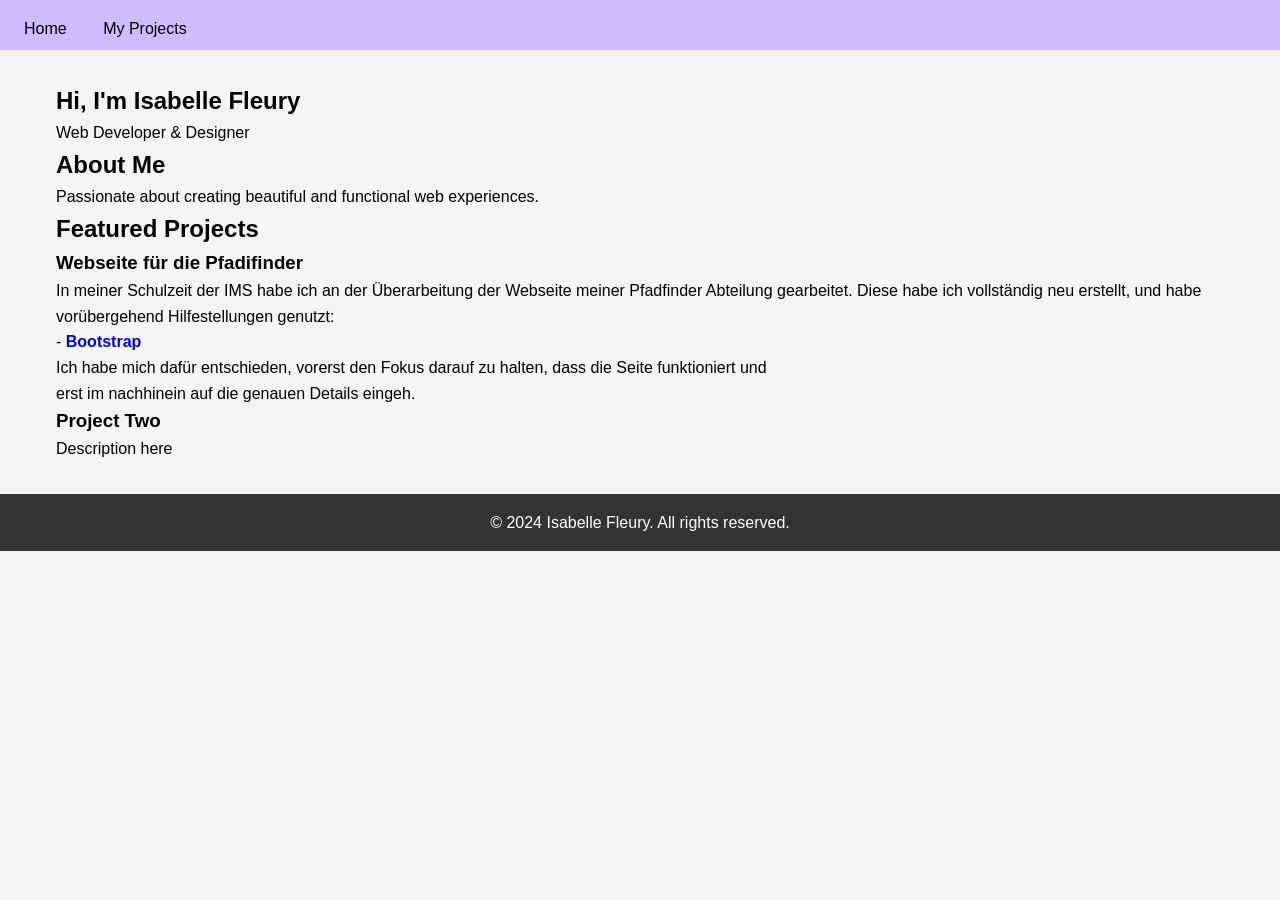
==== htmlcss/index.html @ d716f47a "All files" ====
<!DOCTYPE html>
<html lang="en">

<head>
    <meta charset="UTF-8">
    <meta name="viewport" content="width=device-width, initial-scale=1.0">


    <title>Portfolio - Isabelle Fleury</title>
    <link rel="stylesheet" href="style.css">
</head>

<body>
    <nav class="navbar">
        <div class="container">
            <a class="nav-links" href="./index.html">Home</a>
            <a class="nav-links" href="./projects.html">My Projects</a>
        </div>
    </nav>

    <main>
        <section class="hero">
            <div class="hero-content">
                <h1>Hi, I'm Isabelle Fleury</h1>
                <p>Web Developer & Designer</p>
            </div>
        </section>

        <section id="about" class="about">
            <h2>About Me</h2>
            <p>Passionate about creating beautiful and functional web experiences.</p>
        </section>

        <section class="projects">
            <h2>Featured Projects</h2>
            <div class="project-grid">
                <div class="project-card">
                    <h3>Webseite für die Pfadifinder</h3>
                    <p>In meiner Schulzeit der IMS habe ich an der Überarbeitung der Webseite meiner Pfadfinder
                        Abteilung gearbeitet.
                        Diese habe ich vollständig neu erstellt, und habe vorübergehend Hilfestellungen genutzt:<br>
                        - <a class="links" href="https://getbootstrap.com/">Bootstrap</a><br>
                        Ich habe mich dafür entschieden, vorerst den Fokus darauf zu halten, dass die Seite funktioniert
                        und <br>
                        erst im nachhinein auf die genauen Details eingeh.
                    </p>
                </div>
                <div class="project-card">
                    <h3>Project Two</h3>
                    <p>Description here</p>
                </div>
            </div>
        </section>


    </main>

    <footer>
        <p>&copy; 2024 Isabelle Fleury. All rights reserved.</p>
    </footer>
</body>

</html>
---- htmlcss/style.css ----
* {
    margin: 0;
    padding: 0;
    box-sizing: border-box;
}

body {
    font-family: Arial, sans-serif;
    line-height: 1.6;
    color: #333;
    background-color: #f4f4f4;
}

header {
    background-color: #333;
    color: #fff;
    padding: 1rem;
    text-align: center;
}

nav {
    background-color: #444;
    padding: 0.5rem;
}

nav a {
    color: #fff;
    text-decoration: none;
    padding: 0.5rem 1rem;
    display: inline-block;
}

nav a:hover {
    background-color: #555;
    text-decoration: none;

}

main {
    max-width: 1200px;
    margin: 2rem auto;
    padding: 0 1rem;
}

footer {
    background-color: #333;
    color: #fff;
    text-align: center;
    padding: 1rem;
    margin-top: 2rem;
}

.logo {
    color: black;
}

.nav-links {
    color: black;
    text-decoration: none;
}

.hero {
    color: black;
}

.hero-content {
    color: black;
}

.cta-button {
    color: black;
}

.about {
    color: black;
}

.projects {
    color: black;
}

.project-grid {
    color: black;
}

.project-card {
    color: black;
}

.links {
    color: blue;
    font-weight: bold;
    text-decoration: none;
}

.contact {
    color: black;
}

.navbar {
    color: black;
    background-color: #cfbcff;
    width: 100%;
    height: 50px;
}
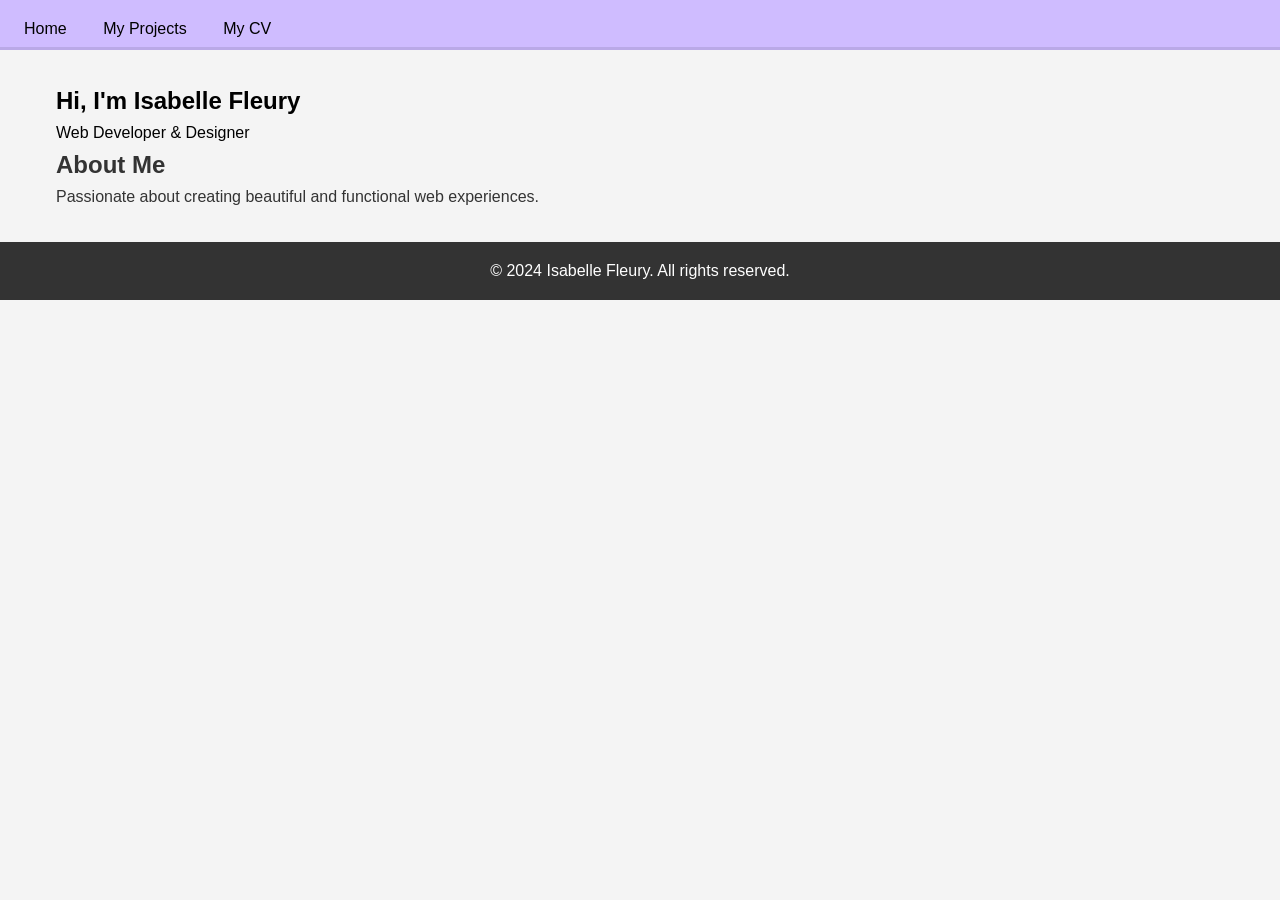
==== commit 1e8119c7: "update" ====
--- a/htmlcss/index.html
+++ b/htmlcss/index.html
@@ -15,6 +15,7 @@
         <div class="container">
             <a class="nav-links" href="./index.html">Home</a>
             <a class="nav-links" href="./projects.html">My Projects</a>
+            <a class="nav-links" href="#">My CV</a>
         </div>
     </nav>
 
@@ -31,26 +32,7 @@
             <p>Passionate about creating beautiful and functional web experiences.</p>
         </section>
 
-        <section class="projects">
-            <h2>Featured Projects</h2>
-            <div class="project-grid">
-                <div class="project-card">
-                    <h3>Webseite für die Pfadifinder</h3>
-                    <p>In meiner Schulzeit der IMS habe ich an der Überarbeitung der Webseite meiner Pfadfinder
-                        Abteilung gearbeitet.
-                        Diese habe ich vollständig neu erstellt, und habe vorübergehend Hilfestellungen genutzt:<br>
-                        - <a class="links" href="https://getbootstrap.com/">Bootstrap</a><br>
-                        Ich habe mich dafür entschieden, vorerst den Fokus darauf zu halten, dass die Seite funktioniert
-                        und <br>
-                        erst im nachhinein auf die genauen Details eingeh.
-                    </p>
-                </div>
-                <div class="project-card">
-                    <h3>Project Two</h3>
-                    <p>Description here</p>
-                </div>
-            </div>
-        </section>
+
 
 
     </main>
--- a/htmlcss/style.css
+++ b/htmlcss/style.css
@@ -3,6 +3,8 @@
     padding: 0;
     box-sizing: border-box;
 }
+
+
 
 body {
     font-family: Arial, sans-serif;
@@ -18,23 +20,6 @@
     text-align: center;
 }
 
-nav {
-    background-color: #444;
-    padding: 0.5rem;
-}
-
-nav a {
-    color: #fff;
-    text-decoration: none;
-    padding: 0.5rem 1rem;
-    display: inline-block;
-}
-
-nav a:hover {
-    background-color: #555;
-    text-decoration: none;
-
-}
 
 main {
     max-width: 1200px;
@@ -50,42 +35,7 @@
     margin-top: 2rem;
 }
 
-.logo {
-    color: black;
-}
-
-.nav-links {
-    color: black;
-    text-decoration: none;
-}
-
-.hero {
-    color: black;
-}
-
-.hero-content {
-    color: black;
-}
-
-.cta-button {
-    color: black;
-}
-
-.about {
-    color: black;
-}
-
-.projects {
-    color: black;
-}
-
-.project-grid {
-    color: black;
-}
-
-.project-card {
-    color: black;
-}
+/* Navigation bar*/
 
 .links {
     color: blue;
@@ -93,13 +43,199 @@
     text-decoration: none;
 }
 
+.nav-links {
+    color: black;
+    text-decoration: none;
+}
+
+nav {
+    background-color: #444;
+    padding: 0.5rem;
+}
+
+nav a {
+    color: #fff;
+    text-decoration: none;
+    padding: 0.5rem 1rem;
+    display: inline-block;
+    border-top-left-radius: 20%;
+    border-top-right-radius: 20%;
+}
+
+nav a:hover {
+    background-color: #baa9e7;
+    text-decoration: none;
+
+}
+
+.navbar {
+    color: black;
+    background-color: #cfbcff;
+    width: 100%;
+    height: 50px;
+    border-bottom: solid #baa9e7;
+}
+
+/* Home site - Landing page */
+.logo {
+    color: black;
+}
+
 .contact {
     color: black;
 }
 
-.navbar {
-    color: black;
-    background-color: #cfbcff;
-    width: 100%;
-    height: 50px;
+.hero {
+    color: black;
+}
+
+.hero-content {
+    color: black;
+}
+
+.cta-button {
+    color: black;
+}
+
+/* Project cards + modal */
+.card-grid {
+    display: flex;
+    flex-wrap: wrap;
+    justify-content: left;
+    gap: 1rem;
+    margin-top: 1rem;
+}
+
+.card {
+    width: 240px;
+    height: 340px;
+    background-color: #fff;
+    border: 1px solid #ddd;
+    border-radius: 10px;
+    padding: 0.8rem;
+    box-shadow: 0 3px 8px rgba(0, 0, 0, 0.06);
+    cursor: pointer;
+    transition: transform 0.2s ease, box-shadow 0.2s ease;
+    display: flex;
+    flex-direction: column;
+    justify-content: flex-start;
+    align-items: stretch;
+    overflow: hidden;
+}
+
+.project-preview {
+    width: 100%;
+    height: 160px;
+    object-fit: cover;
+    border-radius: 8px;
+    margin-bottom: 0.6rem;
+}
+
+
+.card:hover {
+    transform: translateY(-4px);
+    box-shadow: 0 6px 14px rgba(0, 0, 0, 0.1);
+}
+
+.card h3 {
+    margin-bottom: 0.5rem;
+    font-size: 1.1rem;
+    color: #333;
+}
+
+.card p {
+    color: #555;
+    font-size: 0.95rem;
+    line-height: 1.4;
+}
+
+.project-preview {
+    width: 100%;
+    height: 140px;
+    object-fit: cover;
+    border-radius: 8px;
+    margin-bottom: 0.8rem;
+}
+
+.modal-action-button {
+    display: none;
+    margin-top: 1rem;
+    background-color: #5b49d9;
+    color: #fff;
+    padding: 0.6rem 1rem;
+    border-radius: 6px;
+    text-decoration: none;
+    font-weight: 600;
+    border: 1px solid transparent;
+    transition: background-color 0.2s ease, transform 0.2s ease;
+}
+
+.modal-action-button:hover {
+    background-color: #4e3fc0;
+    transform: translateY(-1px);
+}
+
+.modal-overlay {
+    position: fixed;
+    inset: 0;
+    display: none;
+    justify-content: center;
+    align-items: center;
+    background-color: rgba(0, 0, 0, 0.5);
+    z-index: 1000;
+}
+
+.modal-overlay.active {
+    display: flex;
+}
+
+.modal {
+    background: #fff;
+    border-radius: 12px;
+    border: 1px solid #ccc;
+    box-shadow: 0 10px 25px rgba(0, 0, 0, 0.2);
+    max-width: 520px;
+    width: 90%;
+    padding: 1.2rem;
+    position: relative;
+}
+
+.modal-close {
+    position: absolute;
+    top: 0.6rem;
+    right: 0.6rem;
+    border: none;
+    background: transparent;
+    font-size: 1.3rem;
+    cursor: pointer;
+}
+
+.modal-image {
+    display: block;
+    width: 100%;
+    max-height: 220px;
+    object-fit: cover;
+    border-radius: 8px;
+    margin-bottom: 0.8rem;
+}
+
+.modal h2 {
+    margin-bottom: 0.7rem;
+}
+
+.modal-details {
+    margin-top: 0.4rem;
+    color: #444;
+    line-height: 1.45;
+}
+
+@media (max-width: 600px) {
+    .navbar {
+        height: auto;
+        padding: 0.8rem;
+    }
+
+    .card {
+        padding: 0.9rem;
+    }
 }
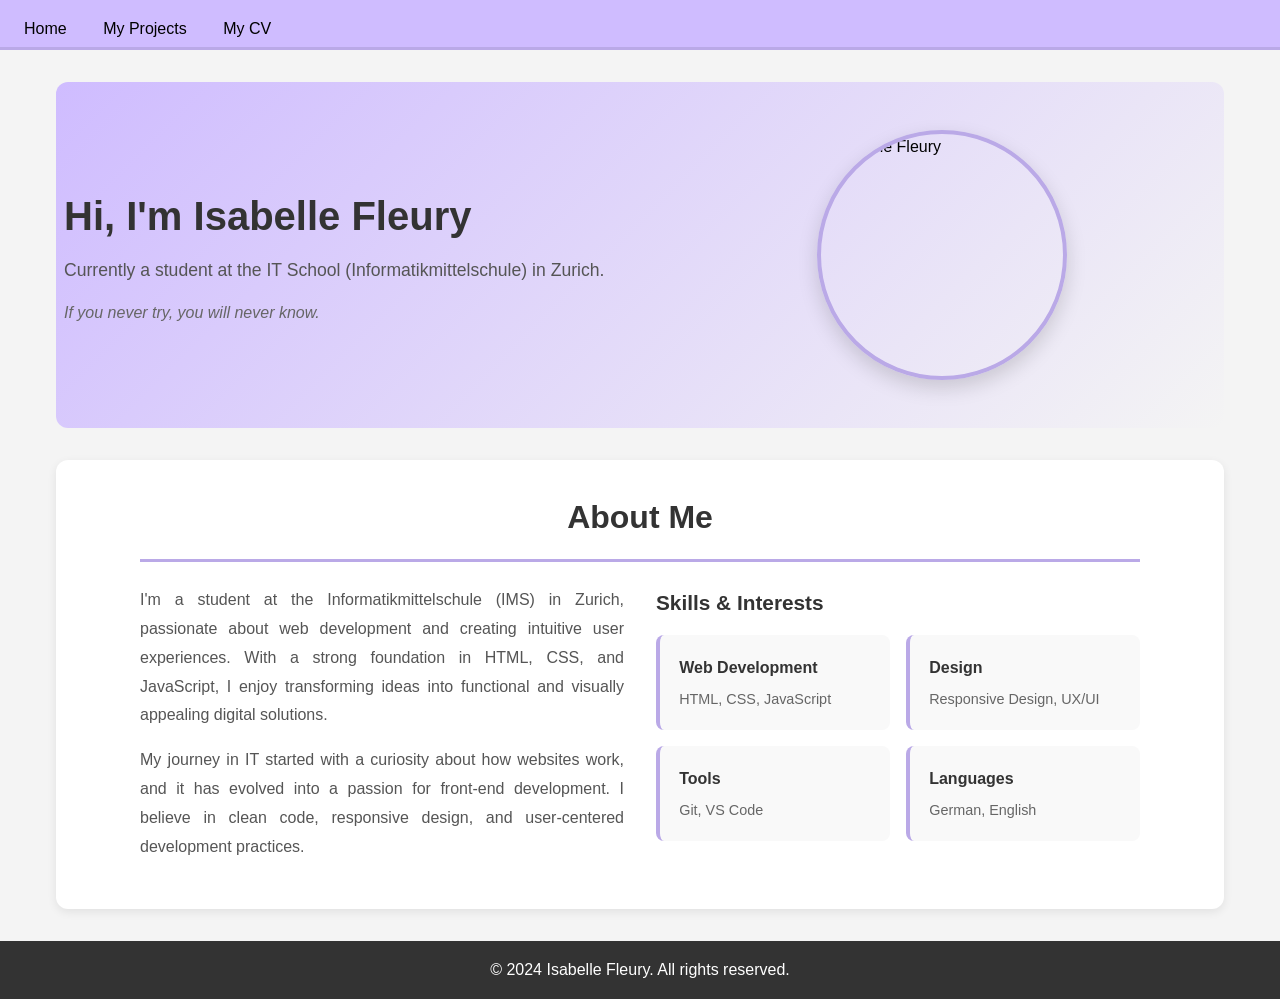
==== commit c75a98b4: "mhm" ====
--- a/htmlcss/index.html
+++ b/htmlcss/index.html
@@ -22,14 +22,61 @@
     <main>
         <section class="hero">
             <div class="hero-content">
-                <h1>Hi, I'm Isabelle Fleury</h1>
-                <p>Web Developer & Designer</p>
+                <div class="hero-text">
+                    <h1>Hi, I'm Isabelle Fleury</h1>
+                    <p class="hero-subtitle">
+                        Currently a student at the IT School (Informatikmittelschule) in Zurich.
+                    </p>
+                    <p class="hero-tagline">If you never try, you will never know.</p>
+                </div>
+                <div class="hero-image">
+                    <img src="https://via.placeholder.com/250x250?text=Isabelle+Fleury" alt="Isabelle Fleury"
+                        class="profile-pic">
+                </div>
             </div>
         </section>
 
         <section id="about" class="about">
-            <h2>About Me</h2>
-            <p>Passionate about creating beautiful and functional web experiences.</p>
+            <div class="about-container">
+                <h2>About Me</h2>
+                <div class="about-content">
+                    <div class="about-text">
+                        <p>
+                            I'm a student at the Informatikmittelschule (IMS) in Zurich, passionate about web
+                            development and creating intuitive user experiences. With a strong foundation in HTML, CSS,
+                            and JavaScript, I enjoy transforming ideas into functional and visually appealing digital
+                            solutions.
+                        </p>
+                        <p>
+                            My journey in IT started with a curiosity about how websites work, and it has evolved into a
+                            passion for front-end development. I believe in clean code, responsive design, and
+                            user-centered development practices.
+                        </p>
+                    </div>
+
+                    <div class="skills-section">
+                        <h3>Skills & Interests</h3>
+                        <div class="skills-grid">
+                            <div class="skill-item">
+                                <h4>Web Development</h4>
+                                <p>HTML, CSS, JavaScript</p>
+                            </div>
+                            <div class="skill-item">
+                                <h4>Design</h4>
+                                <p>Responsive Design, UX/UI</p>
+                            </div>
+                            <div class="skill-item">
+                                <h4>Tools</h4>
+                                <p>Git, VS Code</p>
+                            </div>
+                            <div class="skill-item">
+                                <h4>Languages</h4>
+                                <p>German, English</p>
+                            </div>
+                        </div>
+                    </div>
+                </div>
+            </div>
         </section>
 
 
--- a/htmlcss/style.css
+++ b/htmlcss/style.css
@@ -87,13 +87,138 @@
 
 .hero {
     color: black;
+    padding: 3rem 0;
+    background: linear-gradient(135deg, #cfbcff 0%, #f4f4f4 100%);
+    border-radius: 12px;
+    margin-bottom: 2rem;
 }
 
 .hero-content {
-    color: black;
-}
-
-.cta-button {
+    display: flex;
+    align-items: center;
+    justify-content: space-between;
+    gap: 2rem;
+    flex-wrap: wrap;
+}
+
+.hero-text {
+    flex: 1;
+    min-width: 300px;
+    padding-left: 0.5rem;
+}
+
+.hero-text h1 {
+    font-size: 2.5rem;
+    color: #333;
+    margin-bottom: 0.5rem;
+}
+
+.hero-subtitle {
+    font-size: 1.1rem;
+    color: #555;
+    margin-bottom: 1rem;
+    line-height: 1.6;
+}
+
+.hero-tagline {
+    font-size: 1rem;
+    color: #666;
+    font-style: italic;
+}
+
+.hero-image {
+    flex: 1;
+    min-width: 250px;
+    display: flex;
+    justify-content: center;
+    align-items: center;
+}
+
+.profile-pic {
+    width: 250px;
+    height: 250px;
+    border-radius: 50%;
+    border: 4px solid #baa9e7;
+    object-fit: cover;
+    box-shadow: 0 8px 20px rgba(0, 0, 0, 0.15);
+    transition: transform 0.3s ease;
+}
+
+.profile-pic:hover {
+    transform: scale(1.05);
+}
+
+.about {
+    background-color: #fff;
+    padding: 2rem;
+    border-radius: 12px;
+    box-shadow: 0 3px 10px rgba(0, 0, 0, 0.08);
+}
+
+.about-container {
+    max-width: 1000px;
+    margin: 0 auto;
+}
+
+.about h2 {
+    font-size: 2rem;
+    color: #333;
+    margin-bottom: 1.5rem;
+    text-align: center;
+    border-bottom: 3px solid #baa9e7;
+    padding-bottom: 1rem;
+}
+
+.about-content {
+    display: grid;
+    grid-template-columns: 1fr 1fr;
+    gap: 2rem;
+}
+
+.about-text p {
+    color: #555;
+    line-height: 1.8;
+    margin-bottom: 1rem;
+    text-align: justify;
+}
+
+.skills-section h3 {
+    font-size: 1.3rem;
+    color: #333;
+    margin-bottom: 1rem;
+}
+
+.skills-grid {
+    display: grid;
+    grid-template-columns: repeat(2, 1fr);
+    gap: 1rem;
+}
+
+.skill-item {
+    background-color: #f9f9f9;
+    padding: 1.2rem;
+    border-radius: 8px;
+    border-left: 4px solid #baa9e7;
+    transition: transform 0.2s ease, box-shadow 0.2s ease;
+}
+
+.skill-item:hover {
+    transform: translateY(-2px);
+    box-shadow: 0 4px 12px rgba(0, 0, 0, 0.1);
+}
+
+.skill-item h4 {
+    color: #333;
+    margin-bottom: 0.5rem;
+    font-size: 1rem;
+}
+
+.skill-item p {
+    color: #666;
+    font-size: 0.9rem;
+}
+
+.about-hero-content {
     color: black;
 }
 
@@ -238,4 +363,30 @@
     .card {
         padding: 0.9rem;
     }
+
+    .hero-content {
+        flex-direction: column;
+        text-align: center;
+    }
+
+    .hero-text h1 {
+        font-size: 1.8rem;
+    }
+
+    .about-content {
+        grid-template-columns: 1fr;
+    }
+
+    .skills-grid {
+        grid-template-columns: 1fr;
+    }
+
+    .profile-pic {
+        width: 200px;
+        height: 200px;
+    }
+
+    .about h2 {
+        font-size: 1.5rem;
+    }
 }
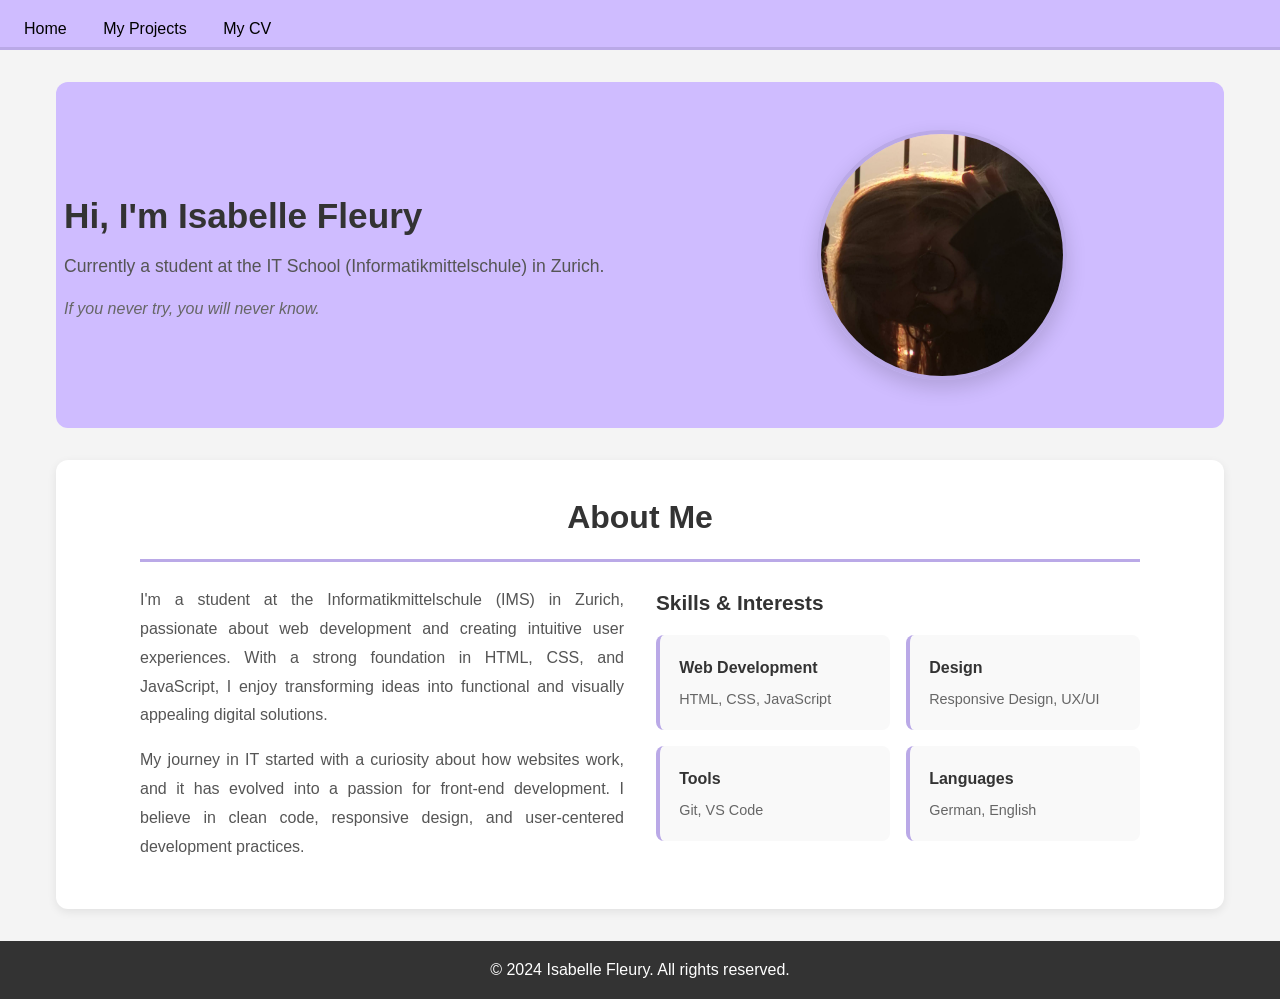
==== commit 491548fa: "gamification" ====
--- a/htmlcss/index.html
+++ b/htmlcss/index.html
@@ -30,8 +30,7 @@
                     <p class="hero-tagline">If you never try, you will never know.</p>
                 </div>
                 <div class="hero-image">
-                    <img src="https://via.placeholder.com/250x250?text=Isabelle+Fleury" alt="Isabelle Fleury"
-                        class="profile-pic">
+                    <img src="/img/Izzy.jpg" alt="Isabelle Fleury" class="profile-pic">
                 </div>
             </div>
         </section>
--- a/htmlcss/style.css
+++ b/htmlcss/style.css
@@ -88,7 +88,7 @@
 .hero {
     color: black;
     padding: 3rem 0;
-    background: linear-gradient(135deg, #cfbcff 0%, #f4f4f4 100%);
+    background: #cfbcff;
     border-radius: 12px;
     margin-bottom: 2rem;
 }
@@ -108,7 +108,7 @@
 }
 
 .hero-text h1 {
-    font-size: 2.5rem;
+    font-size: 2.2rem;
     color: #333;
     margin-bottom: 0.5rem;
 }
@@ -389,4 +389,225 @@
     .about h2 {
         font-size: 1.5rem;
     }
+}
+
+/* Pixelart Game Styles */
+.pixel-title {
+    font-family: 'Press Start 2P', cursive;
+    color: #333;
+    text-align: center;
+    margin-bottom: 1rem;
+    font-size: 1.5rem;
+    letter-spacing: 2px;
+}
+
+.game-instructions {
+    font-family: 'Press Start 2P', cursive;
+    color: #666;
+    text-align: center;
+    margin-bottom: 1rem;
+    font-size: 0.6rem;
+}
+
+.game-container {
+    position: relative;
+    width: 100%;
+    height: 600px;
+    background: linear-gradient(180deg, #87CEEB 0%, #E0F6FF 100%);
+    border: 4px solid #333;
+    margin: 1rem 0;
+    overflow: hidden;
+    box-shadow: 8px 8px 0px rgba(0, 0, 0, 0.2);
+}
+
+.game-sky {
+    position: absolute;
+    width: 100%;
+    height: 450px;
+    background: linear-gradient(180deg, #87CEEB 0%, #E0F6FF 100%);
+}
+
+.game-ground {
+    position: absolute;
+    bottom: 0;
+    width: 100%;
+    height: 150px;
+    background:
+        repeating-linear-gradient(90deg,
+            #2D5016 0px,
+            #2D5016 40px,
+            #3A6B1F 40px,
+            #3A6B1F 80px),
+        repeating-linear-gradient(0deg,
+            #228B22 0px,
+            #228B22 30px,
+            #1a6b1a 30px,
+            #1a6b1a 60px,
+            #2D5016 60px,
+            #2D5016 90px,
+            #3A6B1F 90px,
+            #3A6B1F 120px);
+    background-size: 80px 120px;
+    border-top: 4px solid #333;
+    box-shadow: inset 0 0 0 2px #333;
+}
+
+/* Player Character - Izzy Profile Picture */
+.player {
+    position: absolute;
+    width: 80px;
+    height: 80px;
+    bottom: 150px;
+    left: 350px;
+    border-radius: 50%;
+    background: url('/img/Izzy.jpg') center/cover no-repeat;
+    border: 3px solid #333;
+    box-shadow: 0 4px 8px rgba(0, 0, 0, 0.3);
+    box-sizing: border-box;
+}
+
+/* Project Blocks - Pixelart Style */
+.project-block {
+    position: absolute;
+    width: 100px;
+    height: 100px;
+    background: #FFA500 100%;
+    border: 3px solid #333;
+    cursor: pointer;
+    transition: transform 0.1s;
+    display: flex;
+    align-items: center;
+    justify-content: center;
+    box-shadow: 3px 3px 0px rgba(0, 0, 0, 0.3), inset -2px -2px 0px rgba(0, 0, 0, 0.2);
+}
+
+.project-block:hover {
+    transform: scale(1.05);
+}
+
+.block-content {
+    font-family: 'Press Start 2P', cursive;
+    font-size: 1.2rem;
+    color: #333;
+    font-weight: bold;
+    text-shadow: 2px 2px 0px rgba(0, 0, 0, 0.3);
+}
+
+.block-image {
+    width: 100%;
+    height: 100%;
+    object-fit: cover;
+    border: 2px solid #333;
+}
+
+/* Pixelart Modal */
+.pixel-modal-overlay {
+    position: fixed;
+    inset: 0;
+    display: none;
+    justify-content: center;
+    align-items: center;
+    background-color: rgba(0, 0, 0, 0.7);
+    z-index: 1000;
+}
+
+.pixel-modal-overlay.active {
+    display: flex;
+}
+
+.pixel-modal {
+    background: #FFA500 50%;
+    border: 6px solid #333;
+    box-shadow: 10px 10px 0px rgba(0, 0, 0, 0.4);
+    max-width: 800px;
+    width: 90%;
+    padding: 2rem;
+    position: relative;
+}
+
+.pixel-modal-header {
+    display: flex;
+    justify-content: space-between;
+    align-items: center;
+    margin-bottom: 1.5rem;
+    border-bottom: 3px dashed #333;
+    padding-bottom: 1rem;
+}
+
+.pixel-modal-header h2 {
+    font-family: 'Press Start 2P', cursive;
+    color: #333;
+    font-size: 1.2rem;
+    margin: 0;
+}
+
+.pixel-modal-close {
+    font-family: 'Press Start 2P', cursive;
+    background: #FF6B6B;
+    color: #fff;
+    border: 3px solid #333;
+    padding: 0.5rem 1rem;
+    cursor: pointer;
+    font-size: 1rem;
+    box-shadow: 3px 3px 0px rgba(0, 0, 0, 0.3);
+    transition: all 0.1s;
+}
+
+.pixel-modal-close:hover {
+    transform: translate(-2px, -2px);
+    box-shadow: 5px 5px 0px rgba(0, 0, 0, 0.3);
+}
+
+.pixel-modal-close:active {
+    transform: translate(0, 0);
+    box-shadow: 2px 2px 0px rgba(0, 0, 0, 0.3);
+}
+
+.pixel-modal-content {
+    text-align: center;
+}
+
+.pixel-modal-image {
+    width: 100%;
+    max-width: 300px;
+    height: auto;
+    border: 3px solid #333;
+    margin-bottom: 1.5rem;
+    box-shadow: 4px 4px 0px rgba(0, 0, 0, 0.3);
+}
+
+.pixel-text {
+    font-family: 'Press Start 2P', cursive;
+    color: #333;
+    font-size: 1rem;
+    line-height: 1.6;
+    margin-bottom: 1rem;
+    background: rgba(255, 255, 255, 0.5);
+    padding: 1rem;
+    border: 2px solid #333;
+}
+
+.pixel-button {
+    display: inline-block;
+    font-family: 'Press Start 2P', cursive;
+    background: #5b49d9;
+    color: #fff;
+    padding: 0.8rem 1.5rem;
+    border: 3px solid #333;
+    text-decoration: none;
+    font-size: 0.7rem;
+    cursor: pointer;
+    box-shadow: 4px 4px 0px rgba(0, 0, 0, 0.3);
+    transition: all 0.1s;
+    margin-top: 1rem;
+}
+
+.pixel-button:hover {
+    transform: translate(-2px, -2px);
+    box-shadow: 6px 6px 0px rgba(0, 0, 0, 0.3);
+}
+
+.pixel-button:active {
+    transform: translate(0, 0);
+    box-shadow: 2px 2px 0px rgba(0, 0, 0, 0.3);
 }
